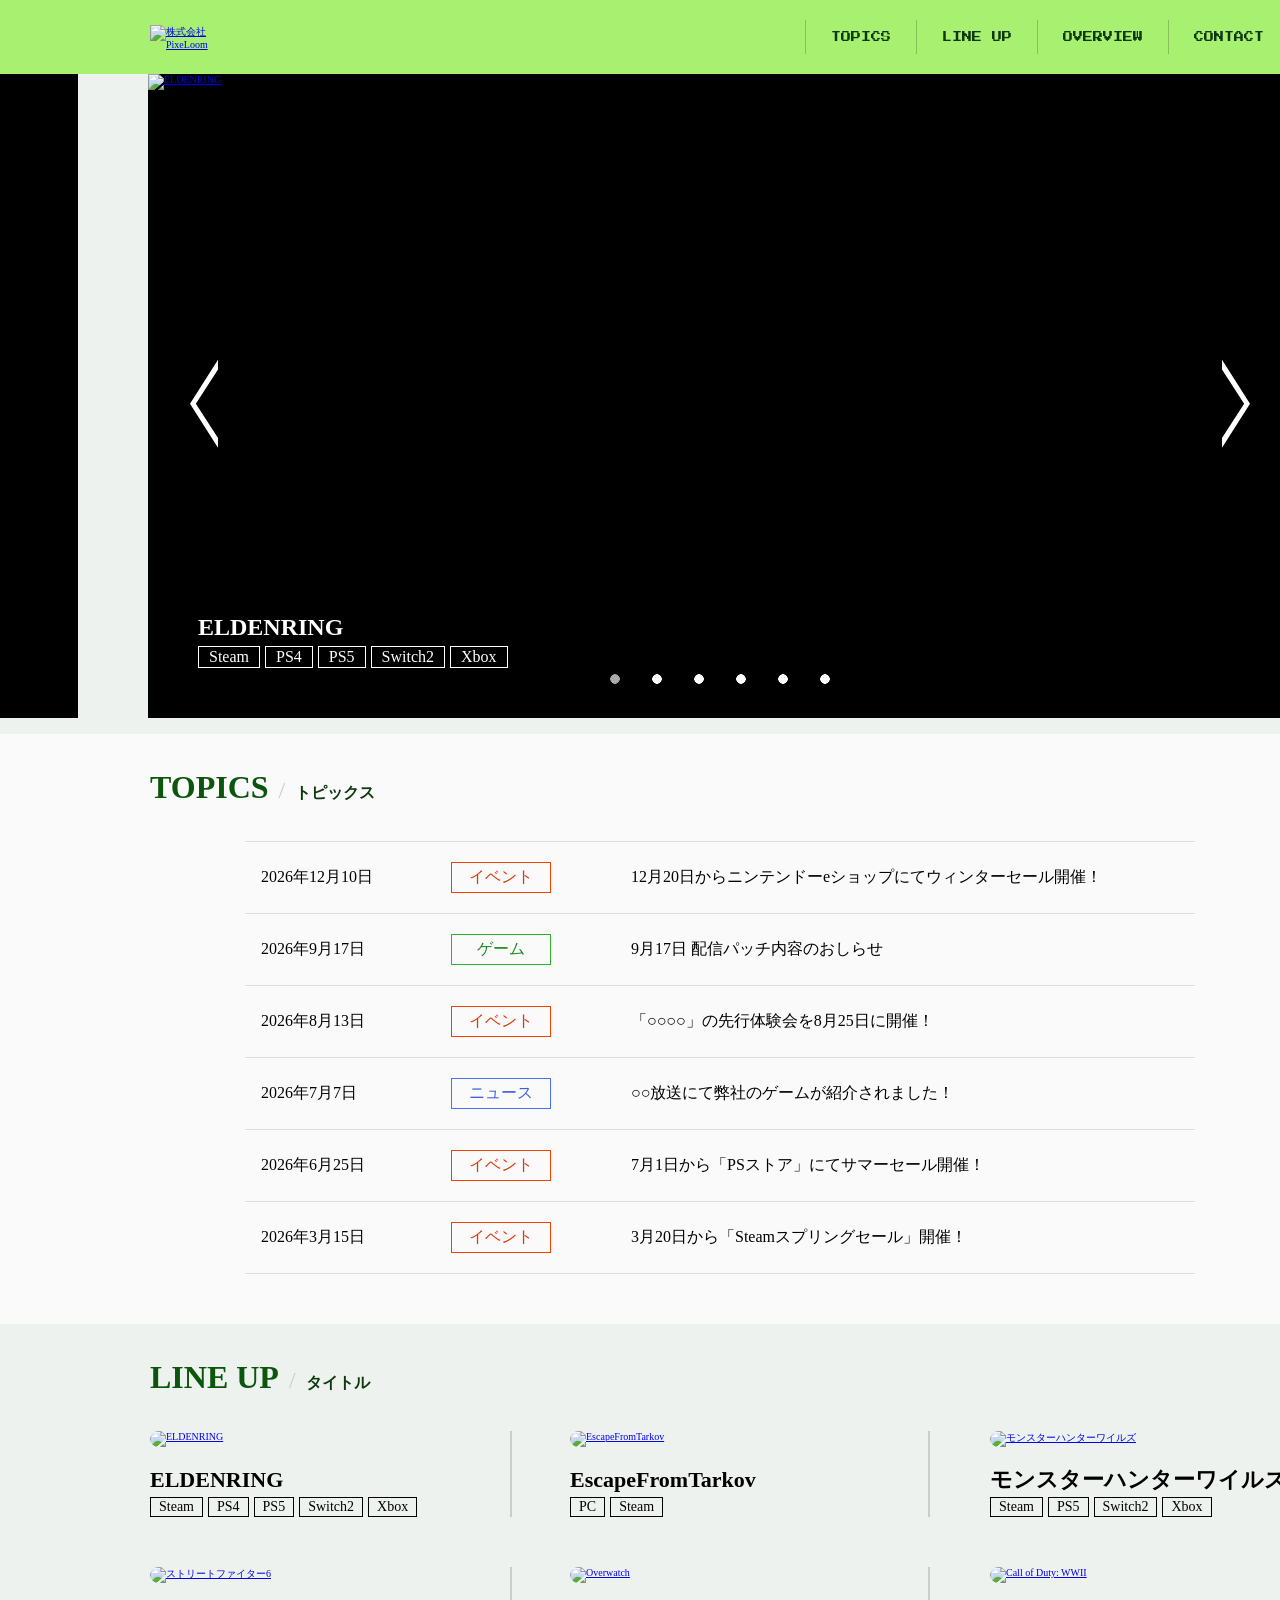
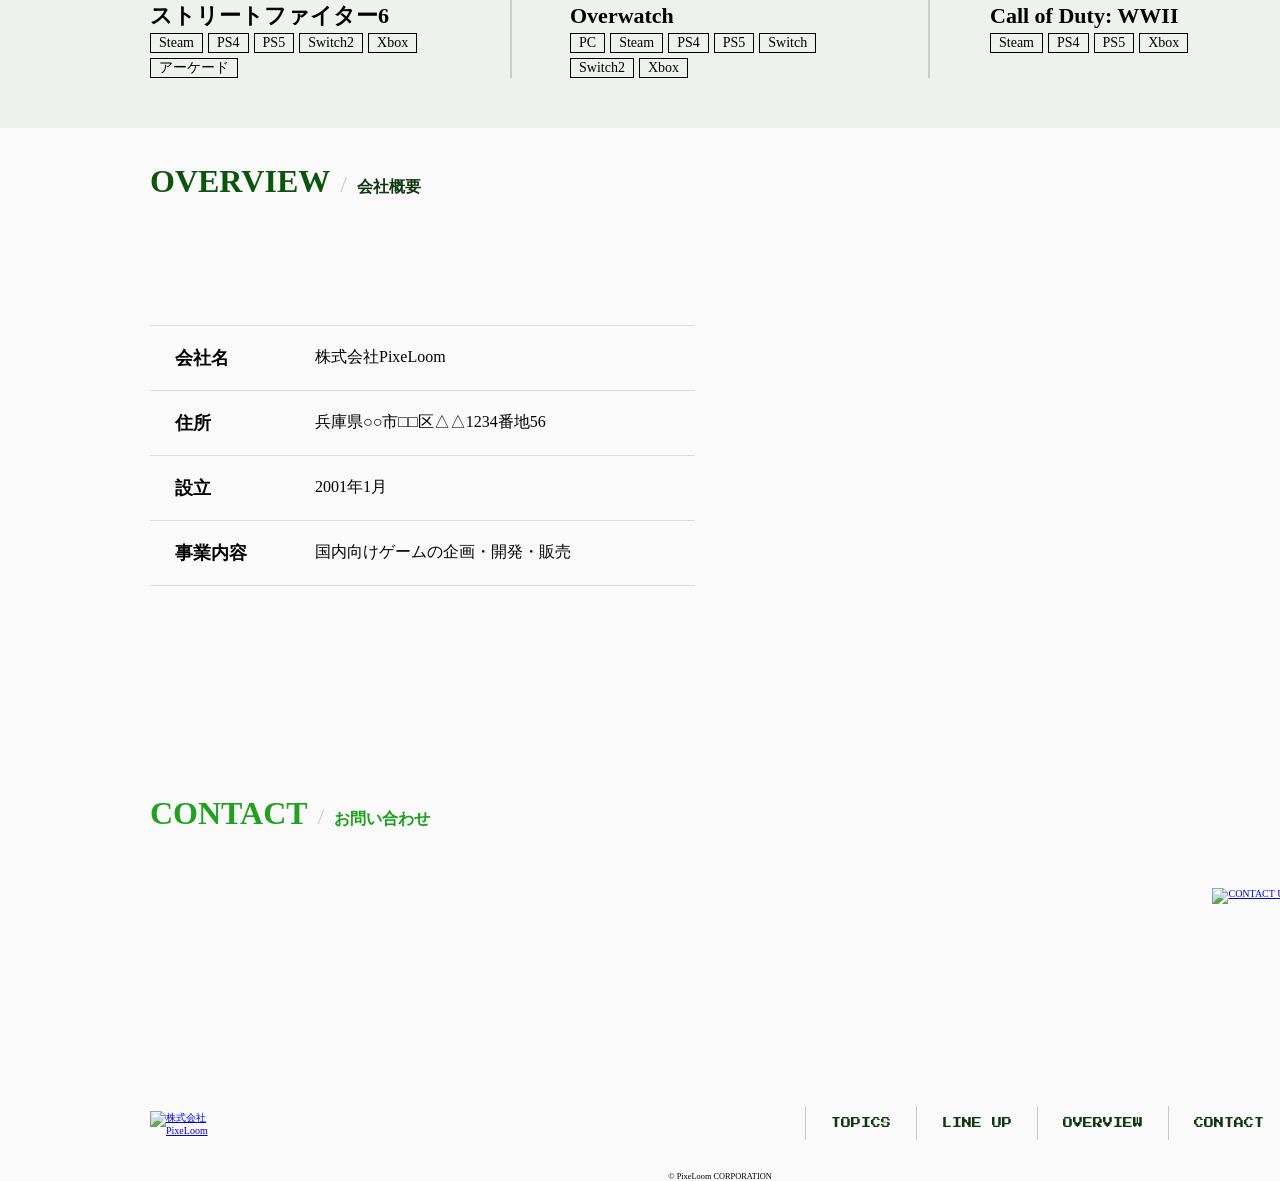
==== index.html @ c579fe81 "Add files via upload" ====
<!doctype html>
<html>
	<head>
		<meta charset="UTF-8">
		
		<!--タイトルを入力-->
		<title>PixeLoom</title>
		<meta name="description" content="">
		<meta name="viewport" content="width=device-width, initial-scale=1">
		<!--リセットCSS-->
		
		<!--Googleフォント-->
		<link rel="preconnect" href="https://fonts.googleapis.com">
		<link rel="preconnect" href="https://fonts.gstatic.com" crossorigin>
		<link href="https://fonts.googleapis.com/css2?family=Press+Start+2P&display=swap" rel="stylesheet">
		
		<!--他のページから「index.html#topics」で来たときの、ブラウザの自動ジャンプを止める-->
		<script>
			var arrivalHash = location.hash;
			if (arrivalHash && arrivalHash !== '#top') {
				try { history.replaceState(null, '', location.href.split('#')[0]); } catch (e) {}
			}
		</script>
		
		<!--オリジナルのCSS-->
		<link rel="stylesheet" href="style.css">
		
		<!--ファビコン-->
		<link rel="icon" href="images/icon.png">
		
	</head>
	<body>
		
		<!--全体の箱-->
		<div class="container" id="top">
			
			<!--ヘッダー部分-->
			<header class="header">
				<div class="logo">
					<a href="#top"><img src="images/logo01.png" alt="株式会社PixeLoom"></a>
				</div>
				<nav class="nav">
					<ul>
						<li><a href="#topics" class="c-btn">TOPICS</a></li>
						<li><a href="#lineup" class="c-btn">LINE UP</a></li>
						<li><a href="#overview" class="c-btn">OVERVIEW</a></li>
						<li><a href="#contact" class="c-btn">CONTACT</a></li>
					</ul>
				</nav>
			</header>
			
			<!--トップヒーロー部分-->
			<main class="main-container">
				<div class="main-tophero slider">
					<div class="slides">
						<div class="slide">
							<a href="game-02.html">
								<img src="images/eldenring.jpg" alt="ELDENRING">
							</a>
							<div class="caption">
								<p class="caption-title">ELDENRING</p>
								<ul class="caption-tags">
									<li>Steam</li><li>PS4</li><li>PS5</li><li>Switch2</li><li>Xbox</li>
								</ul>
							</div>
						</div>
						<div class="slide">
							<a href="game-03.html">
								<img src="images/EFT.jpg" alt="EscapeFromTarkov">
							</a>
							<div class="caption">
								<p class="caption-title">EscapeFromTarkov</p>
								<ul class="caption-tags">
									<li>PC</li><li>Steam</li>
								</ul>
							</div>
						</div>
						<div class="slide">
							<a href="game-01.html">
								<img src="images/MHWilds.jpg" alt="モンスターハンターワイルズ">
							</a>
							<div class="caption">
								<p class="caption-title">モンスターハンターワイルズ</p>
								<ul class="caption-tags">
									<li>Steam</li><li>PS5</li><li>Switch2</li><li>Xbox</li>
								</ul>
							</div>
						</div>
						<div class="slide">
							<a href="game-04.html">
								<img src="images/SF6-image01.png" alt="ストリートファイター6">
							</a>
							<div class="caption">
								<p class="caption-title">ストリートファイター6</p>
								<ul class="caption-tags">
									<li>Steam</li><li>PS4</li><li>PS5</li><li>Switch2</li><li>Xbox</li><li>アーケード</li>
								</ul>
							</div>
						</div>
						<div class="slide">
							<a href="game-05.html">
								<img src="images/overwatch-image01.png" alt="オーバーウォッチ">
							</a>
							<div class="caption">
								<p class="caption-title">オーバーウォッチ</p>
								<ul class="caption-tags">
									<li>PC</li><li>Steam</li><li>PS4</li><li>PS5</li><li>Switch</li><li>Switch2</li><li>Xbox</li>
								</ul>
							</div>
						</div>
						<div class="slide">
							<a href="game-06.html">
								<img src="images/CoD_WWII-image01.jpg" alt="Call of Duty: WWII">
							</a>
							<div class="caption">
								<p class="caption-title">Call of Duty: WWII</p>
								<ul class="caption-tags">
									<li>Steam</li><li>PS4</li><li>PS5</li><li>Xbox</li>
								</ul>
							</div>
						</div>
					</div>
					<button class="arrow prev" aria-label="前へ"></button>
					<button class="arrow next" aria-label="次へ"></button>
					<div class="dots">
						<button class="dot active" aria-label="1枚目"></button>
						<button class="dot" aria-label="2枚目"></button>
						<button class="dot" aria-label="3枚目"></button>
						<button class="dot" aria-label="4枚目"></button>
						<button class="dot" aria-label="5枚目"></button>
						<button class="dot" aria-label="6枚目"></button>
					</div>
				</div>
			</main>
			
			<!--トピックス部分-->
			<div class="topics-container" id="topics">
				<h2 class="c-title-container">
					<span class="c-main-title">TOPICS</span>
					<span class="c-title-slash">/</span>
					<span class="c-sub-title">トピックス</span>
				</h2>
				<ul class="topics-list">
					<li>
						<span class="c-ymd">2026年12月10日</span>
						<span class="category category-event">イベント</span>
						<a href="#">12月20日からニンテンドーeショップにてウィンターセール開催！</a>
					</li>
					<li>
						<span class="c-ymd">2026年9月17日</span>
						<span class="category  category-game">ゲーム</span>
						<a href="#">9月17日 配信パッチ内容のおしらせ</a>
					</li>
					<li>
						<span class="c-ymd">2026年8月13日</span>
						<span class="category category-event">イベント</span>
						<a href="#">「○○○○」の先行体験会を8月25日に開催！</a>
					</li>
					<li>
						<span class="c-ymd">2026年7月7日</span>
						<span class="category category-news">ニュース</span>
						<a href="#">○○放送にて弊社のゲームが紹介されました！</a>
					</li>
					<li>
						<span class="c-ymd">2026年6月25日</span>
						<span class="category category-event">イベント</span>
						<a href="#">7月1日から「PSストア」にてサマーセール開催！</a>
					</li>
					<li>
						<span class="c-ymd">2026年3月15日</span>
						<span class="category category-event">イベント</span>
						<a href="#">3月20日から「Steamスプリングセール」開催！</a>
					</li>
				</ul>
			</div>
			
			<!--ゲームタイトル一覧部分-->
			<h2 class="c-title-container lineup-title-container" id="lineup">
				<span class="c-main-title">LINE UP</span>
				<span class="c-title-slash">/</span>
				<span class="c-sub-title">タイトル</span>
			</h2>
			<div class="lineup-container">
				
				<!-- 1行目（上の段）：中央を lineup-item02 に変更 -->
				<div class="lineup-item01">
					<a href="game-02.html">
						<img src="images/eldenring.jpg" alt="ELDENRING">
					</a>
					<p class="caption-title">ELDENRING</p>
					<ul class="tag-color">
						<li>Steam</li><li>PS4</li><li>PS5</li><li>Switch2</li><li>Xbox</li>
					</ul>
				</div>
				
				<div class="lineup-item02">
					<a href="game-03.html">
						<img src="images/EFT.jpg" alt="EscapeFromTarkov">
					</a>
					<p class="caption-title">EscapeFromTarkov</p>
					<ul class="tag-color">
						<li>PC</li><li>Steam</li>
					</ul>
				</div>
				
				<div class="lineup-item03">
					<a href="game-01.html">
						<img src="images/MHWilds.jpg" alt="モンスターハンターワイルズ">
					</a>
					<p class="caption-title">モンスターハンターワイルズ</p>
					<ul class="tag-color">
						<li>Steam</li><li>PS5</li><li>Switch2</li><li>Xbox</li>
					</ul>
				</div>
			</div>
			
			<div class="lineup-container">
				
				<!-- 2行目（下の段） -->
				<div class="lineup-item01">
					<a href="game-04.html">
						<img src="images/SF6-image01.png" alt="ストリートファイター6">
					</a>
					<p class="caption-title">ストリートファイター6</p>
					<ul class="tag-color">
						<li>Steam</li><li>PS4</li><li>PS5</li><li>Switch2</li><li>Xbox</li>
					</ul>
					<ul class="tag-color tag-indention">
						<li>アーケード</li>
					</ul>
				</div>
				
				<div class="lineup-item02">
					<a href="game-05.html">
						<img src="images/overwatch-image01.png" alt="Overwatch">
					</a>
					<p class="caption-title">Overwatch</p>
					<ul class="tag-color">
						<li>PC</li><li>Steam</li><li>PS4</li><li>PS5</li><li>Switch</li>
					</ul>
					<ul class="tag-color tag-indention">
						<li>Switch2</li><li>Xbox</li>
					</ul>
				</div>
				
				<div class="lineup-item03">
					<a href="game-06.html">
						<img src="images/CoD_WWII-image01.jpg" alt="Call of Duty: WWII">
					</a>
					<p class="caption-title">Call of Duty: WWII</p>
					<ul class="tag-color">
						<li>Steam</li><li>PS4</li><li>PS5</li><li>Xbox</li>
					</ul>
				</div>
				
			</div>
			
			<!--会社概要部分-->
			<div class="about-container" id="overview">
				<h2 class="c-title-container">
					<span class="c-main-title">OVERVIEW</span>
					<span class="c-title-slash">/</span>
					<span class="c-sub-title">会社概要</span>
				</h2>
				<div class="about-alignment-container">
					<div class="about-item-container">
						<div class="about-item">
							<span class="c-about-title">会社名</span>
							<span class="c-about-sentence">株式会社PixeLoom</span>
						</div>
						<div class="about-item">
							<span class="c-about-title">住所</span>
							<span class="c-about-sentence">兵庫県○○市□□区△△1234番地56</span>
						</div>
						<div class="about-item">
							<span class="c-about-title">設立</span>
							<span class="c-about-sentence">2001年1月</span>
						</div>
						<div class="about-item">
							<span class="c-about-title">事業内容</span>
							<span class="c-about-sentence">国内向けゲームの企画・開発・販売</span>
						</div>
					</div>
					<div class="about-map">
						<iframe
							src="https://www.google.com/maps/embed?pb=!1m18!1m12!1m3!1d11019.510674429443!2d134.6839843823365!3d34.80291957852716!2m3!1f0!2f0!3f0!3m2!1i1024!2i768!4f13.1!3m3!1m2!1s0x3554e100392687d7%3A0x90e77ccf2c1f5e30!2z44Kz44Oz44OK44OI44Kz44Ot44OL44OP44Oz44OQ44O844KwIOWnq-i3r-mjvuejqOW6lw!5e0!3m2!1sja!2sjp!4v1794271793631!5m2!1sja!2sjp"
							width="600"
							height="400"
							style="border:0;"
							allowfullscreen=""
							loading="lazy"
							referrerpolicy="no-referrer-when-downgrade"
							title="株式会社PixeLoomの地図">
						</iframe>
					</div>
				</div>
			</div>
			
			<!--お問い合わせ部分-->
			<div class="contact-container" id="contact">
				<div class="contact-inner">
					<div class="contact-text-box">
						<h2 class="c-title-container">
							<span class="c-main-title contact-text-g01">CONTACT</span>
							<span class="c-title-slash">/</span>
							<span class="c-sub-title contact-text-g02">お問い合わせ</span>
						</h2>
						<p class="contact-text-w01">ゲームに関する不具合のご報告や、ご質問は<br>お問い合わせフォームよりご連絡ください。</p>
						<p class="contact-text-w02">※お問い合わせの内容によっては、返信にお時間をいただく場合や、<br>お答えできない場合もございます。あらかじめご了承ください。</p>
					</div>
					<div class="contact-btn-box">
						<a href="#" class="contact-btn">
							<img src="images/CONTACT_US.png" alt="CONTACT US">
						</a>
					</div>
				</div>
			</div>
			<!--フッター部分-->
			<footer class="footer">
				<div class="footer-top">
					<div class="logo">
						<a href="#top"><img src="images/logo01.png" alt="株式会社PixeLoom"></a>
					</div>
					<nav class="nav">
						<ul>
							<li><a href="#topics" class="c-btn">TOPICS</a></li>
							<li><a href="#lineup" class="c-btn">LINE UP</a></li>
							<li><a href="#overview" class="c-btn">OVERVIEW</a></li>
							<li><a href="#contact" class="c-btn">CONTACT</a></li>
						</ul>
					</nav>
					<a href="#top" class="totop" aria-label="ページトップへ戻る"></a>
				</div>
				<div class="footer-bottom">
					<div class="copy">
						<small>© PixeLoom CORPORATION</small>
					</div>
				</div>
			</footer>
		</div>

		<script>
			const viewport = document.querySelector('.main-tophero');
			const slides = document.querySelector('.slides');
			const dots = document.querySelectorAll('.dot');
			const total = dots.length;   // 画像の枚数(6)
			const INTERVAL = 3000;       // 自動切り替えの間隔(ミリ秒)

			// 端でも左右に隣の画像が見えるように、最初と最後に画像のコピーを足す
			const first = slides.firstElementChild;
			const last = slides.lastElementChild;
			const cloneFirst = first.cloneNode(true);
			const cloneLast = last.cloneNode(true);
			cloneFirst.setAttribute('aria-hidden', 'true');
			cloneLast.setAttribute('aria-hidden', 'true');
			slides.prepend(cloneLast);   // [3枚目のコピー, 1, 2, 3, 1枚目のコピー]
			slides.append(cloneFirst);

			let pos = 1;                 // 並びの中の位置(コピーがあるので1枚目は1)
			let moving = false;          // アニメーション中は連打を無視する
			let timer;

			// 中央に表示する位置を計算して動かす
			function update(animate) {
				const slideW = slides.children[0].offsetWidth;
				const gap = parseFloat(getComputedStyle(slides).columnGap) || 0;
				const offset = (viewport.clientWidth - slideW) / 2 - pos * (slideW + gap);
				slides.style.transition = animate ? 'transform 0.5s ease' : 'none';
				slides.style.transform = `translateX(${offset}px)`;
				void slides.offsetWidth;

				const real = (pos - 1 + total) % total;
				dots.forEach((dot, i) => dot.classList.toggle('active', i === real));
			}

			function moveTo(n) {
				if (moving) return;
				moving = true;
				pos = n;
				update(true);
			}

			// コピーまで来たら、アニメーションなしで本物の位置へ瞬間移動
			slides.addEventListener('transitionend', (e) => {
				if (e.target !== slides) return;
				if (pos === 0) pos = total;
				if (pos === total + 1) pos = 1;
				update(false);
				moving = false;
			});

			// 自動再生
			function startAuto() {
				stopAuto();
				timer = setInterval(() => moveTo(pos + 1), INTERVAL);
			}
			function stopAuto() {
				clearInterval(timer);
			}

			// ボタン操作(押したら自動再生のタイマーをリセット)
			document.querySelector('.prev').addEventListener('click', () => { moveTo(pos - 1); startAuto(); });
			document.querySelector('.next').addEventListener('click', () => { moveTo(pos + 1); startAuto(); });
			dots.forEach((dot, i) => {
				dot.addEventListener('click', () => { moveTo(i + 1); startAuto(); });
			});

			// マウスが乗っている間は止める
			viewport.addEventListener('mouseenter', stopAuto);
			viewport.addEventListener('mouseleave', startAuto);

			window.addEventListener('resize', () => update(false));

			update(false);   // 初期表示
			startAuto();

			// ===== スクロール =====
			const HEADER_OFFSET = 0;       // ヘッダーが固定(fixed/sticky)なら、その高さ(px)を入れる
			const SCROLL_DURATION = 900;   // 移動時間(ミリ秒)。長いほどゆったり
			const SCROLL_DELAY = 120;      // 押してから動き出すまでのラグ(ミリ秒)

			// 始まりと終わりがゆっくりになる動き
			const easeInOutCubic = t =>
				t < 0.5 ? 4 * t * t * t : 1 - Math.pow(-2 * t + 2, 3) / 2;

			// 動いている途中のスクロールを止める(連打や手動スクロールとケンカしないように)
			let scrollTimer;
			let scrollFrame;
			let scrolling = false;     // スクロールの動き中かどうか
			let userMoved = false;     // 自分でスクロール操作をしたかどうか
			function stopSmoothScroll() {
				clearTimeout(scrollTimer);
				cancelAnimationFrame(scrollFrame);
				scrolling = false;
			}
			['wheel', 'touchstart', 'keydown'].forEach(type => {
				window.addEventListener(type, () => {
					userMoved = true;
					stopSmoothScroll();
				}, { passive: true });
			});

			// 行き先(getEndY)まで、スクロールする。行き先は毎フレーム計算し直す(画像の読み込みで位置がずれても大丈夫)
			function smoothScrollTo(getEndY) {
				stopSmoothScroll();
				const startY = window.scrollY;

				// 動きを減らす設定の人は、瞬間移動にする
				const reduce = window.matchMedia('(prefers-reduced-motion: reduce)').matches;
				if (reduce) {
					window.scrollTo(0, getEndY());
					return;
				}

				let startTime = null;
				scrolling = true;
				function step(now) {
					if (!startTime) startTime = now;
					const progress = Math.min((now - startTime) / SCROLL_DURATION, 1);
					window.scrollTo(0, startY + (getEndY() - startY) * easeInOutCubic(progress));
					if (progress < 1) {
						scrollFrame = requestAnimationFrame(step);
					} else {
						scrolling = false;
					}
				}
				scrollTimer = setTimeout(() => {
					scrollFrame = requestAnimationFrame(step);
				}, SCROLL_DELAY);
			}

			// このページ内のリンクを押したとき
			document.querySelectorAll('a[href^="#"]').forEach(link => {
				link.addEventListener('click', e => {
					const href = link.getAttribute('href');

					if (href === '#') {
						// 「#」だけのリンクは、ページの先頭へ
						e.preventDefault();
						smoothScrollTo(() => 0);
						return;
					}

					const target = document.querySelector(href);
					if (!target) return;
					e.preventDefault();
					smoothScrollTo(() => target.getBoundingClientRect().top + window.scrollY - HEADER_OFFSET);
				});
			});

			// 他のページから「index.html#topics」のように来たとき、読み込みを待たずに、ページ上部から動き出す
			if (arrivalHash && arrivalHash !== '#top') {
				const arrivalTarget = document.querySelector(arrivalHash);
				if (arrivalTarget) {
					const getArrivalY = () => arrivalTarget.getBoundingClientRect().top + window.scrollY - HEADER_OFFSET;
					window.scrollTo(0, 0);
					smoothScrollTo(getArrivalY);

					// 画像の読み込みが終わって位置がずれていたら、もう一度合わせる
					window.addEventListener('load', () => {
						if (!userMoved && !scrolling && Math.abs(getArrivalY() - window.scrollY) > 2) {
							smoothScrollTo(getArrivalY);
						}
					});
				}
			}

			// ===== ページトップへ戻るボタン =====
			const toTop = document.querySelector('.totop');
			const BOTTOM_RANGE = 100;   // ページの一番下まで、あと何px以内で出すか

			function checkBottom() {
				const nearBottom = window.scrollY + window.innerHeight >= document.documentElement.scrollHeight - BOTTOM_RANGE;
				if (nearBottom) {
					toTop.classList.add('is-show');
					window.removeEventListener('scroll', checkBottom);   // 一度出したらその場にとどまる
				}
			}
			window.addEventListener('scroll', checkBottom, { passive: true });
		</script>
	</body>
</html>
---- style.css ----
@charset "UTF-8";

*, *::before, *::after {
	box-sizing: border-box;
	margin: 0;
	padding: 0;
}

html {
	font-size: 62.5%;
}

:root {
	--font-english: 'Montserrat', sans-serif;
	--font-gothic: 'Noto Sans JP', sans-serif;
	--side: max(150px, calc((100% - 1140px) / 2));
	--side-game: max(148px, calc((100% - 1144px) / 2));
}

img {
	display: block;
/*	vertical-align: bottom;*/
	max-width: 100%;
	height: auto;
}

.c-title-container {
	padding: 35px 0 35px var(--side);
	display: flex;
	align-items: baseline;
	gap: 10px;
}

.c-main-title {
	font-size: 32px;
	color: #0C550C;
}

.c-title-slash {
	font-size: 24px;
	color: #ccc;
	font-weight: 300;
}

.c-sub-title {
	font-size: 16px;
	color: #0F380F;
}


.container {
	width: 100%;
	min-width: 1440px;
	margin: 0 auto;
	background-color: #FAFAFA;
}

.header {
	padding: 20px var(--side);
	display: flex;
	justify-content: space-between;
	align-items: center;
	background-color: #A7F070;
	position: relative;
	z-index: 10;
}

.header img {
	width: 76px;
}

.nav ul {
	display: flex;
	list-style: none;
	align-items: center;
	border-left: 1px solid rgba(0, 0, 0, 0.2);
}

.nav li {
	position: relative;
	border-right: 1px solid rgba(0, 0, 0, 0.2);
}

.nav li::before {
	content: "";
	position: absolute;
	bottom: 0;
	left: 0;
	width: 100%;
	height: 0;
	background-color: rgba(12, 85, 12, 0.2);
	transition: height 0.3s ease;
	z-index: 0;
}

.nav li:hover::before {
	height: 100%;
}

.nav a {
	text-decoration: none;
	font-family: "Press Start 2P";
	color: #0F380F;
	display: block;
	padding: 12px 25px;
	position: relative;
	z-index: 1;
}

/* ===== ナビのホバー 8bitエフェクト ===== */

/* 共通：4pxのドット（普段は見えない） */
.nav a::before,
.nav a::after {
	content: "";
	position: absolute;
	width: 4px;
	height: 4px;
	opacity: 0;
	pointer-events: none;
}

/* ① TOPICS：ドットが上に昇っていく */
.nav li:nth-child(1) a::before {
	left: 14px;
	bottom: 8px;
	background: #0C550C;
	box-shadow:
	24px -6px 0 #20A120,
	48px 2px 0 #0C550C,
	72px -4px 0 #20A120;
}

.nav li:nth-child(1) a:hover::before {
	animation: pixel-rise 1s steps(5) infinite;
}

@keyframes pixel-rise {
	0%   { transform: translateY(0);     opacity: 0; }
	20%  { opacity: 0.4; }
	100% { transform: translateY(-22px); opacity: 0; }
}

/* ② LINE UP：左上と右下の「かぎ括弧」がチカチカ */
.nav li:nth-child(2) a::before {
	top: 4px;
	left: 4px;
	background: #0C550C;
	box-shadow:
	4px 0 0 #0C550C, 8px 0 0 #0C550C,
	0 4px 0 #0C550C, 0 8px 0 #0C550C;
}

.nav li:nth-child(2) a::after {
	bottom: 4px;
	right: 4px;
	background: #0C550C;
	box-shadow:
	-4px 0 0 #0C550C, -8px 0 0 #0C550C,
	0 -4px 0 #0C550C, 0 -8px 0 #0C550C;
}

.nav li:nth-child(2) a:hover::before,
.nav li:nth-child(2) a:hover::after {
	animation: pixel-blink 0.6s steps(1) infinite;
}

.nav li:nth-child(2) a:hover::after {
	animation-delay: 0.3s;
}

@keyframes pixel-blink {
	0%   { opacity: 0.6; }
	50%  { opacity: 0.15; }
}

/* ③ OVERVIEW：＋の形のキラキラが交互に瞬く */
.nav li:nth-child(3) a::before {
	left: 14px;
	top: 12px;
	background: #0C550C;
	box-shadow:
	4px 0 0 #0C550C, -4px 0 0 #0C550C,
	0 4px 0 #0C550C, 0 -4px 0 #0C550C;
}

.nav li:nth-child(3) a::after {
	right: 18px;
	bottom: 10px;
	background: #20A120;
	box-shadow:
	4px 0 0 #20A120, -4px 0 0 #20A120,
	0 4px 0 #20A120, 0 -4px 0 #20A120;
}

.nav li:nth-child(3) a:hover::before,
.nav li:nth-child(3) a:hover::after {
	animation: pixel-twinkle 1s steps(4) infinite;
}

.nav li:nth-child(3) a:hover::after {
	animation-delay: 0.4s;
}

@keyframes pixel-twinkle {
	0%   { opacity: 0;   transform: scale(0); }
	50%  { opacity: 0.6; transform: scale(1); }
	100% { opacity: 0;   transform: scale(0); }
}

/* ④ CONTACT：下に点線のゲージが左から伸びる */
.nav li:nth-child(4) a::before {
	left: 8px;
	bottom: 4px;
	height: 4px;
	width: 0;
	background: repeating-linear-gradient(90deg, #0C550C 0 4px, transparent 4px 8px);
}

.nav li:nth-child(4) a:hover::before {
	opacity: 0.6;
	animation: pixel-load 2s steps(10) infinite;
}

@keyframes pixel-load {
	0%   { width: 0; }
	40%  { width: calc(100% - 16px); }   /* 伸びきる */
	60%  { width: calc(100% - 16px); }   /* ここで少し止まる */
	100% { width: 0; }                   /* 戻る */
}

/* 動きを減らす設定の人にはエフェクトを出さない */
@media (prefers-reduced-motion: reduce) {
	.nav a::before,
	.nav a::after {
		display: none;
	}
}

/* ===== トップヒーロー(スライダー) ===== */
.main-tophero {
	--slide-w: 1144px;
	position: relative;
	width: 100%;
	padding: 0 0 16px;
	background-color: #EDF2EE;
	overflow: hidden;
}

.slides {
	display: flex;
	gap: 70px;
	transition: transform 0.5s ease;
}

.slide {
	position: relative;
	flex: 0 0 var(--slide-w);
	aspect-ratio: 16 / 9;
	background-color: #000;
}

.slide img {
	width: 100%;
	height: 100%;
	object-fit: contain;
}

.caption {
	position: absolute;
	left: 50px;
	bottom: 50px;
	color: #fff;
	text-shadow: 0 0 6px rgba(0, 0, 0, 0.8);
}

.caption-title {
	font-size: 24px;
	font-weight: 700;
	line-height: 1.2;
	margin-bottom: 4px;
}

.caption-tags {
	display: flex;
	gap: 5px;
	list-style: none;
}

.caption-tags li {
	font-size: 16px;
	line-height: 1;
	padding: 2px 10px;
	border: 1px solid #fff;
}

/* 矢印 */
.arrow {
	position: absolute;
	top: 50%;
	transform: translateY(-50%);
	width: 60px;
	height: 120px;
	background: none;
	border: none;
	cursor: pointer;
	z-index: 2;
}

/* 見えている白い矢印の形 */
.arrow::before {
	content: "";
	position: absolute;
	top: 50%;
	left: 50%;
	width: 28px;
	height: 88px;
	transform: translate(-50%, -50%);
	background-color: #fff;
	transition: opacity 0.2s;
}

.arrow:hover::before {
	opacity: 0.7;
}

.prev::before {
	clip-path: polygon(100% 0, 0 50%, 100% 100%, 100% 89%, 21% 50%, 100% 11%);
}

.next::before {
	clip-path: polygon(0 0, 100% 50%, 0 100%, 0 89%, 79% 50%, 0 11%);
}

.prev {
	left: calc(50% - var(--slide-w) / 2 + 26px);
}


.next {
	right: calc(50% - var(--slide-w) / 2 + 26px);
}

/* ドット */
.dots {
	position: absolute;
	bottom: 50px;
	left: 0;
	right: 0;
	display: flex;
	justify-content: center;
	gap: 32px;
	z-index: 2;
}

.dot {
	width: 10px;
	height: 10px;
	border: none;
	background: radial-gradient(circle closest-side, #fff 90%, transparent 100%);
	cursor: pointer;
}

.dot.active {
	background: radial-gradient(circle closest-side, #aaa 90%, transparent 100%);
}

.topics-container {
	background-color: #FAFAFA;
	padding-bottom: 50px;
}


.topics-list {
	list-style: none;
	margin: 0 auto;
	padding: 0;
	max-width: 950px;
	border-top: 1px solid #ddd;
}

.topics-list li {
	display: flex;
	align-items: center;
	padding: 20px 16px;
	border-bottom: 1px solid #ddd;
	font-size: 16px;
}

.c-ymd {
	width: 190px;
}

.category {
	width: 100px;
	margin-right: 80px;
	padding: 4px 0;
	text-align: center;
	font-size: 16px;
}

.category-event {
	color: #D83A00;
	border: 1px solid #F54100;
}


.category-game {
	color: #1B861B;
	border: 1px solid #2BB32B;
}

.category-news {
	color: #3A5FE0;
	border: 1px solid #4871F5;
}

.topics-list a {
	color: inherit;
	text-decoration: none;
}

.topics-list a:hover {
	text-decoration: underline;
}

.lineup-title-container {
    background-color: #EDF2EE;
}

.lineup-container {
	background-color: #EDF2EE;
	display: grid;
	grid-template-columns: repeat(3, minmax(0, 1fr));
	justify-content: center;
	gap: 50px 120px;
	margin: 0 auto;
	padding: 0 var(--side) 50px;
}

.lineup-item02 {
	position: relative;
}

.lineup-item02::before,
.lineup-item02::after {
	content: "";
	position: absolute;
	top: 0;
	bottom: 0;
	border-left: 2px solid #ccc;
}

.lineup-item02::before {
	left: -60px;
}

.lineup-item02::after {
	right: -60px;
}

.lineup-container a {
	position: relative;
	display: block;
	overflow: hidden;
	border-radius: 20px;
}

.lineup-container img {
	border-radius: 20px;
	width: 100%;
	display: block;
	transition: transform 0.4s ease;
}

.lineup-container a:hover img {
	transform: scale(1.1);
}

.lineup-container a::after {
	content: "";
	position: absolute;
	bottom: 0;
	left: 0;
	width: 100%;
	height: 100%;
	background: rgba(0, 0, 0, 0.3);	opacity: 0;
	transition: opacity 0.3s ease;
}

.lineup-container a:hover::after {
	opacity: 1;
}

.lineup-container p {
	margin-top: 20px;
}

.lineup-container .caption-title {
	font-size: 22px;
}

.lineup-container .tag-color {
	flex-wrap: wrap;
}

.lineup-container .tag-color li {
	font-size: 14px;
	padding: 2px 8px;
}

.tag-color {
	display: flex;
	gap: 5px;
	list-style: none;
}

.tag-color li {
	font-size: 16px;
	line-height: 1;
	padding: 2px 10px;
	border: 1px solid #000;
}

.tag-indention {
	margin-top: 5px;
}

.about-container {
	background-color: #FAFAFA;
}

.about-alignment-container {
	padding: 20px var(--side) 60px;
	display: flex;
	flex-direction: row;
	align-items: center;
	gap: 50px;
}

.about-item-container {
	flex: 1;
	display: flex;
	flex-direction: column;
	border-top: 1px solid #ddd;
}

.about-map {
	flex: 1;
}

.about-map iframe {
	display: block;
	width: 100%;
	height: 400px;
}

.about-item {
	display: flex;
	flex-direction: row;
	align-items: center;
	border-bottom: 1px solid #ddd;
}

.c-about-title {
	flex: 0 0 150px;
	padding: 20px 15px 20px 25px;
	font-size: 18px;
	font-weight: bold;
}

.c-about-sentence {
	flex: 1;
	padding: 20px 15px;
	font-size: 16px;
}


.contact-container {
	min-height: 280px;
	padding: 80px var(--side);
	background-image: url("images/background04.jpg");
	background-size: cover;
	background-position: center;
}

.contact-inner {
	display: flex;
	justify-content: space-between;
	align-items: center;
	gap: 50px;
}

.contact-text-box {
	flex: 1;
}

.contact-text-box .c-title-container {
	padding: 0 0 35px 0;
}

.contact-text-g01 {
	color: #20A120;
}

.contact-text-g02 {
	color: #1B9E1B;
}

.contact-text-w01 {
	font-size: 20px;
	color: #FAFAFA;
	margin-bottom: 20px;
	line-height: 1.6;
}

.contact-text-w02 {
	font-size: 14px;
	color: #FAFAFA;
	line-height: 1.6;
}

.contact-btn-box {
	flex-shrink: 0;
}

.contact-btn {
	display: inline-block;
	cursor: pointer;
	transition: transform 0.2s ease, filter 0.2s ease;
}

.contact-btn:hover {
	transform: translateY(-4px);
	filter: brightness(1.15) drop-shadow(0 6px 12px rgba(32, 161, 32, 0.4)); 
}

.contact-btn:active {
	transform: translateY(2px);
	filter: brightness(0.95) drop-shadow(0 2px 4px rgba(0, 0, 0, 0.3)); 
}

.contact-btn img {
	display: block;
	max-width: 100%;
}

.footer-top {
	position: relative;
	padding: 30px var(--side);
    display: flex;
    justify-content: space-between;
	align-items: center;
	background-color: #FAFAFA;
}

.footer img {
	width: 76px;
}

.copy {
	text-align: center;
}

.game-title {
	padding-left: calc(var(--side-game) - 73px);
}

.game-top {
	background-color: #EDF2EE;
	padding-bottom: 50px;
}

.game-inner {
	padding: 0 var(--side-game);
}

.c-gamepage-subtitle {
	display: block;
	margin-top: 35px;
	font-size: 20px;
	font-weight: 700;
	color: #0C550C;
}

.game-top .caption-title {
	margin: 35px 0 12px;
	font-size: 32px;
	color: #0F380F;
}

.game-main-image {
	width: 100%;
	margin-top: 25px;
}

.game-intro {
	padding: 60px var(--side-game) 50px;
}

.game-intro-title {
	display: inline-block;
	padding-bottom: 6px;
	font-size: 22px;
	font-weight: 700;
	color: #0C550C;
	border-bottom: 1px solid #ccc;
}

.game-intro-text {
	max-width: 630px;
	margin-top: 45px;
	padding-left: 32px;
	font-size: 20px;
	line-height: 1.6;
	color: #0F380F;
}

.game-gallery {
	margin-top: 60px;
}

.gallery-stage {
	position: relative;
	width: 900px;
	margin: 0 auto;
	border-radius: 20px;
	overflow: hidden;
}

.gallery-main {
	width: 100%;
	aspect-ratio: 16 / 9;
	object-fit: cover;
}

.gallery-next {
	position: absolute;
	inset: 0;
	width: 100%;
	height: 100%;
	object-fit: cover;
	opacity: 0;
	transition: opacity 0.5s ease;
}

.gallery-next.is-show {
	opacity: 1;
}

.gallery-thumbs {
	display: flex;
	flex-wrap: wrap;
	justify-content: center;
	gap: 6px;
	max-width: 762px;
	margin: 20px auto 0;
}

.thumb {
	position: relative;
	cursor: pointer;
}

.thumb img {
	width: 186px;
	aspect-ratio: 16 / 9;
	object-fit: cover;
	opacity: 0.7;
	transition: opacity 0.3s ease;
}

.thumb.is-active img {
	opacity: 1;
}

.thumb::after {
	content: "";
	position: absolute;
	inset: 0;
	background: rgba(0, 0, 0, 0.3);
	opacity: 0;
	transition: opacity 0.3s ease;
	pointer-events: none;
}

.thumb:hover::after {
	opacity: 1;
}

.game-spec {
	background-color: #EDF2EE;
}

.game-spec .about-alignment-container {
	padding: 25px var(--side-game) 50px;
}

.game-spec .about-item-container {
	max-width: 800px;
}

.game-spec .c-about-title {
	flex-basis: 170px;
	padding-top: 25px;
	padding-bottom: 25px;
}

.game-spec .c-about-sentence {
	padding-top: 25px;
	padding-bottom: 25px;
}

.breadcrumb {
	padding: 0 var(--side-game);
}

.breadcrumb ol {
	display: flex;
	flex-wrap: wrap;
	list-style: none;
}

.breadcrumb li {
	font-size: 14px;
	color: #0F380F;
}

.breadcrumb li + li::before {
	content: "/";
	margin: 0 10px;
	color: #ccc;
}

.breadcrumb a {
	color: #0C550C;
	text-decoration: none;
}

.breadcrumb a:hover {
	text-decoration: underline;
}

.totop {
	position: absolute;
	top: calc(50% - 24px);
	right: calc(var(--side) - 78px);
	width: 48px;
	height: 48px;
	background-color: #0C550C;
	opacity: 0;
	visibility: hidden;
	pointer-events: none;
	z-index: 5;
	transition: background-color 0.2s ease;
}

.totop::before {
	content: "";
	position: absolute;
	top: 50%;
	left: 50%;
	width: 14px;
	height: 14px;
	border-top: 3px solid #fff;
	border-left: 3px solid #fff;
	transform: translate(-50%, -20%) rotate(45deg);
}

.totop:hover {
	background-color: #20A120;
}

.totop.is-show {
	visibility: visible;
	pointer-events: auto;
	animation: totop-drop 1.1s forwards;
}

@keyframes totop-drop {
	0% {
		transform: translateY(-260px);
		opacity: 0;
		animation-timing-function: ease-in;
	}

	45% {
		transform: translateY(0);
		opacity: 1;
		animation-timing-function: ease-out;
	}

	65% {
		transform: translateY(-28px);
		animation-timing-function: ease-in;
	}

	80% {
		transform: translateY(0);
		animation-timing-function: ease-out;
	}

	90% {
		transform: translateY(-8px);
		animation-timing-function: ease-in;
	}

	100% {
		transform: translateY(0);
		opacity: 1;
	}
}

/* 動きを減らす設定の人には、落下せずにそのまま表示する */
@media (prefers-reduced-motion: reduce) {
	.totop.is-show {
		animation: none;
		opacity: 1;
	}
}
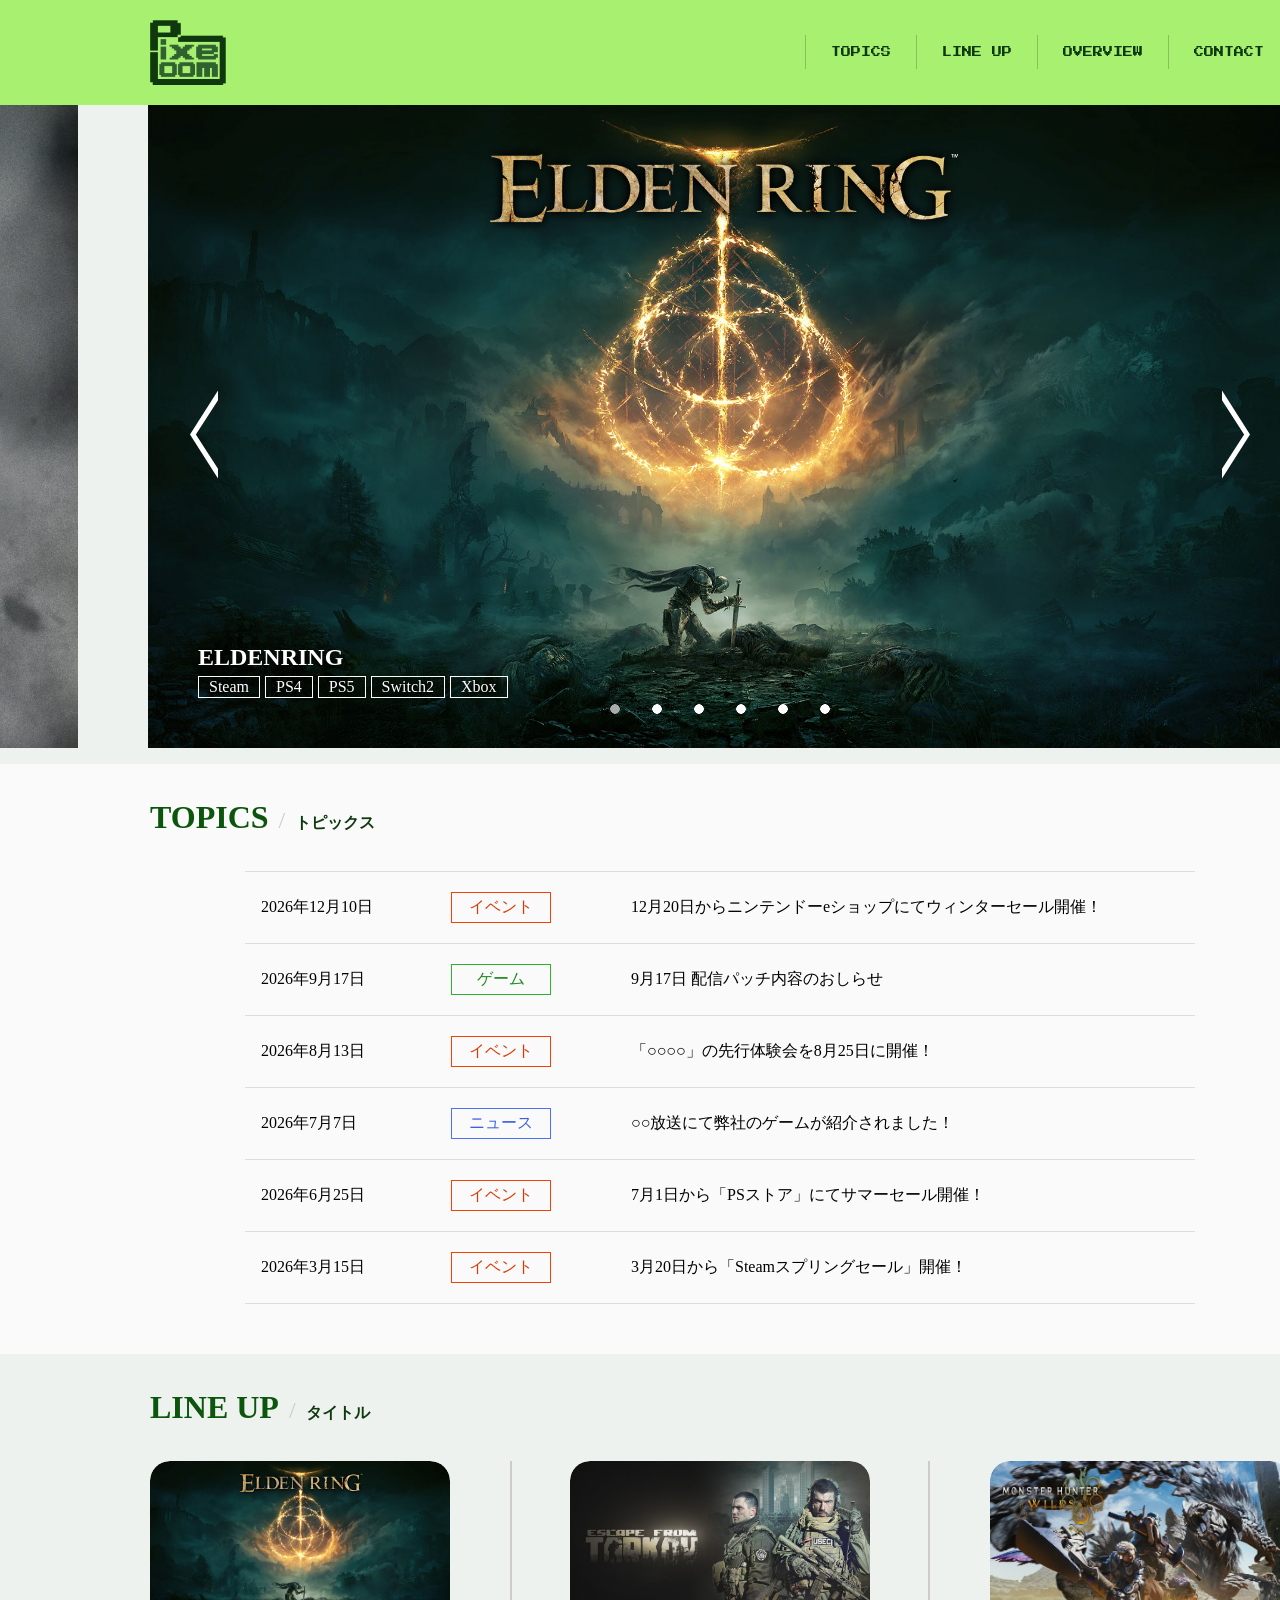
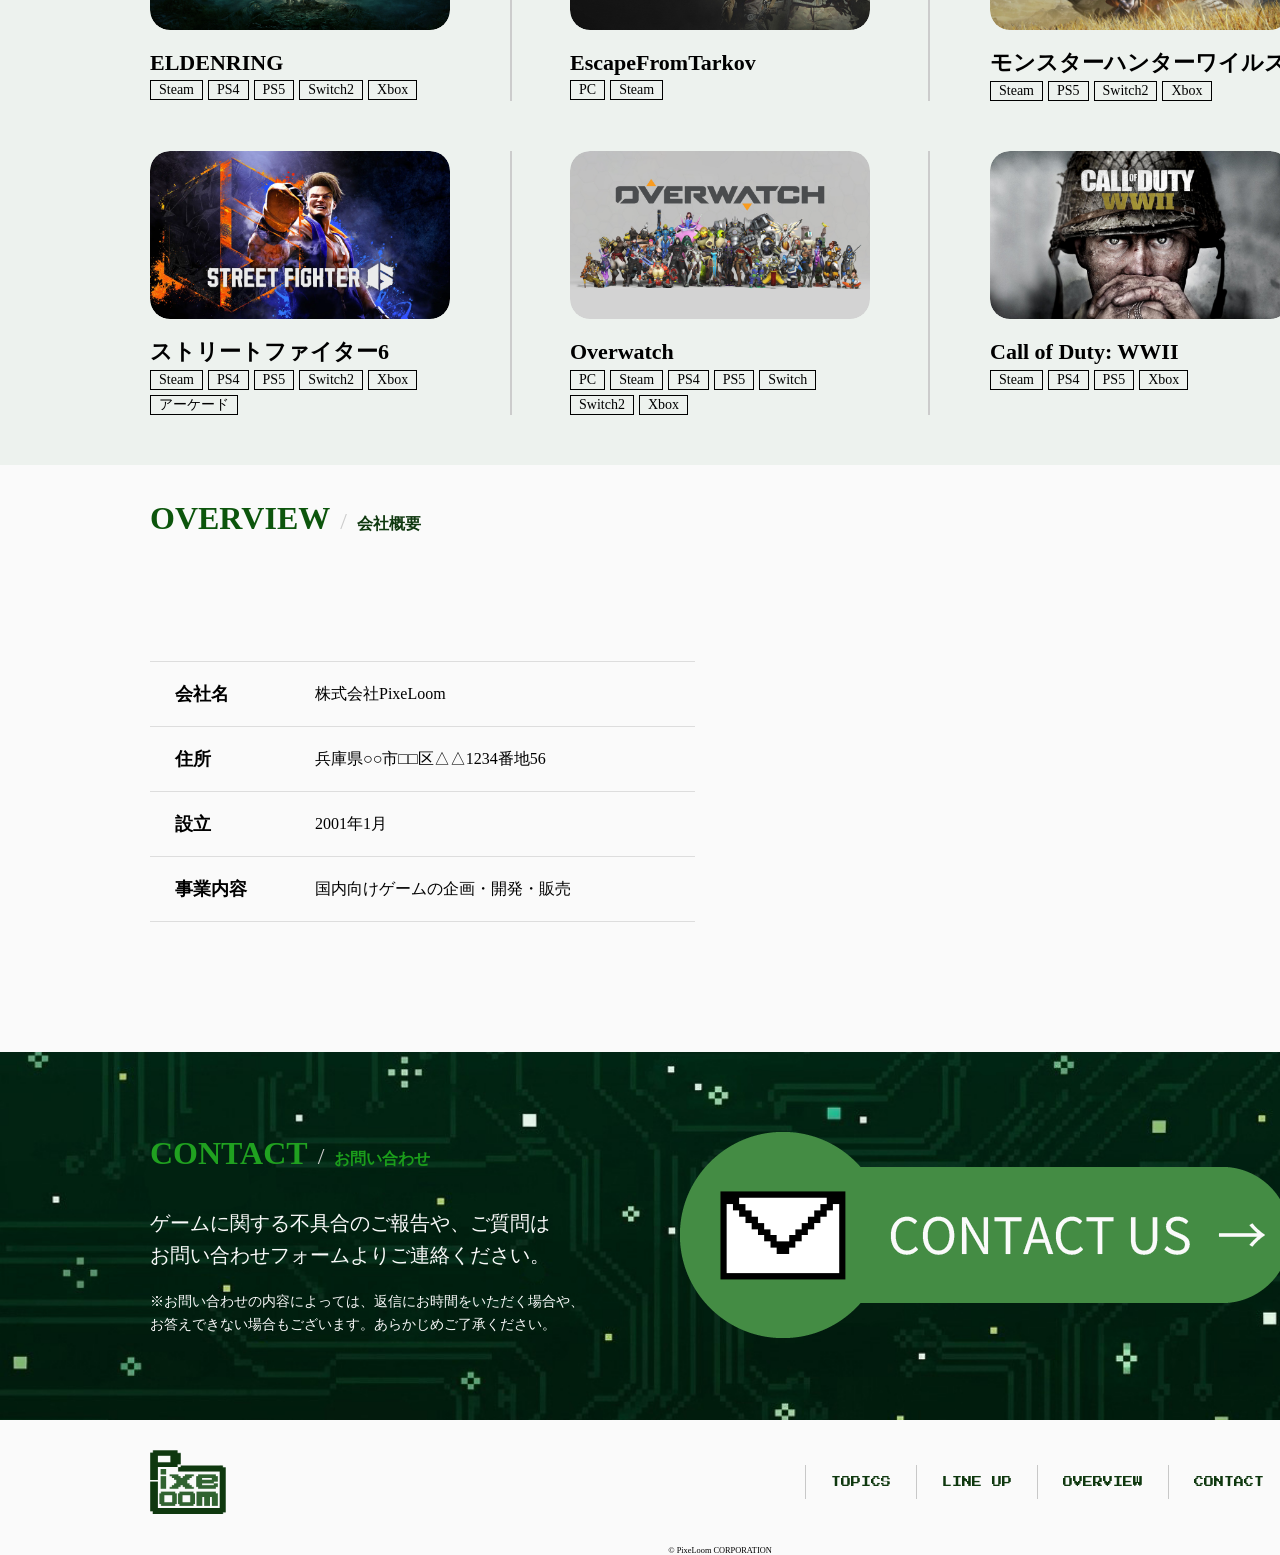
==== commit 3367ba43: "Add files via upload" ====
--- a/index.html
+++ b/index.html
@@ -39,7 +39,7 @@
 				<div class="logo">
 					<a href="#top"><img src="images/logo01.png" alt="株式会社PixeLoom"></a>
 				</div>
-				<nav class="nav">
+				<nav class="nav" id="header-nav">
 					<ul>
 						<li><a href="#topics" class="c-btn">TOPICS</a></li>
 						<li><a href="#lineup" class="c-btn">LINE UP</a></li>
@@ -47,6 +47,7 @@
 						<li><a href="#contact" class="c-btn">CONTACT</a></li>
 					</ul>
 				</nav>
+				<button class="hamburger" type="button" aria-label="メニューを開く" aria-expanded="false" aria-controls="header-nav"><span></span></button>
 			</header>
 			
 			<!--トップヒーロー部分-->
@@ -518,5 +519,6 @@
 			}
 			window.addEventListener('scroll', checkBottom, { passive: true });
 		</script>
+		<script src="menu.js"></script>
 	</body>
 </html>
--- a/style.css
+++ b/style.css
@@ -918,3 +918,447 @@
 		opacity: 1;
 	}
 }
+
+
+/* ==========================================================
+   レスポンシブ対応(ここから下を追加)
+   1200px以下 … ノートPC・タブレット
+   768px以下  … スマホ・タブレット縦向き
+   ========================================================== */
+
+/* ハンバーガーボタン(スマホ幅だけで表示) */
+.hamburger {
+	display: none;
+}
+
+/* ===== 1200px以下 ===== */
+@media (max-width: 1200px) {
+	:root {
+		--side: 6vw;
+		--side-game: 6vw;
+	}
+
+	/* 横幅1440px固定をやめて、画面幅に合わせる */
+	.container {
+		min-width: 0;
+	}
+
+	.game-title {
+		padding-left: var(--side-game);
+	}
+
+	/* ヒーロースライダー：スライドの幅を画面幅の割合にする */
+	.main-tophero {
+		--slide-w: 90%;
+	}
+
+	.slides {
+		gap: 40px;
+	}
+
+	.caption {
+		left: 30px;
+		bottom: 36px;
+	}
+
+	.dots {
+		bottom: 26px;
+	}
+
+	.caption-tags {
+		flex-wrap: wrap;
+	}
+
+	/* トピックス */
+	.topics-list {
+		width: calc(100% - var(--side) * 2);
+	}
+
+	/* ラインナップ：すき間と文字を画面幅に合わせて縮める */
+	.lineup-container {
+		--lineup-gap: clamp(24px, 4vw, 60px);
+		gap: 50px var(--lineup-gap);
+	}
+
+	.lineup-item02::before {
+		left: calc(var(--lineup-gap) / -2);
+	}
+
+	.lineup-item02::after {
+		right: calc(var(--lineup-gap) / -2);
+	}
+
+	.lineup-container .caption-title {
+		font-size: clamp(14px, 1.8vw, 22px);
+	}
+
+	.lineup-container .tag-color li {
+		font-size: clamp(11px, 1.2vw, 14px);
+	}
+
+	/* ゲームページ：ギャラリー */
+	.gallery-stage {
+		width: 100%;
+		max-width: 900px;
+	}
+
+	.thumb {
+		flex: 0 0 calc((100% - 18px) / 4);
+	}
+
+	.thumb img {
+		width: 100%;
+	}
+
+	/* ページトップへ戻るボタン：位置固定をやめて、フッターの中に並べる */
+	.totop {
+		position: static;
+	}
+}
+
+/* ===== 768px以下 ===== */
+@media (max-width: 768px) {
+	:root {
+		--side: 20px;
+		--side-game: 20px;
+	}
+
+	/* 見出し */
+	.c-title-container {
+		padding: 28px 0 24px var(--side);
+	}
+
+	.c-main-title {
+		font-size: 24px;
+	}
+
+	.c-title-slash {
+		font-size: 18px;
+	}
+
+	.c-sub-title {
+		font-size: 14px;
+	}
+
+	/* ヘッダー・フッターの余白 */
+	.header {
+		padding: 16px var(--side);
+	}
+
+	.footer-top {
+		padding: 24px var(--side);
+	}
+
+	/* ヒーロースライダー */
+	.main-tophero {
+		--slide-w: 92%;
+		padding-bottom: 12px;
+	}
+
+	.slides {
+		gap: 12px;
+	}
+
+	.caption {
+		left: 14px;
+		right: 14px;
+		bottom: 30px;
+	}
+
+	.caption-title {
+		font-size: 16px;
+	}
+
+	.caption-tags {
+		gap: 4px;
+	}
+
+	.caption-tags li {
+		font-size: 10px;
+		padding: 2px 6px;
+	}
+
+	.arrow {
+		width: 36px;
+		height: 80px;
+	}
+
+	.arrow::before {
+		width: 16px;
+		height: 48px;
+	}
+
+	.prev {
+		left: calc(50% - var(--slide-w) / 2 + 4px);
+	}
+
+	.next {
+		right: calc(50% - var(--slide-w) / 2 + 4px);
+	}
+
+	.dots {
+		bottom: 20px;
+		gap: 14px;
+	}
+
+	/* トピックス：日付とカテゴリを1行目、タイトルを2行目に */
+	.topics-list li {
+		flex-wrap: wrap;
+		padding: 16px 8px;
+		font-size: 14px;
+	}
+
+	.c-ymd {
+		width: auto;
+		margin-right: 12px;
+	}
+
+	.category {
+		width: auto;
+		margin-right: 0;
+		padding: 2px 10px;
+		font-size: 12px;
+	}
+
+	.topics-list a {
+		width: 100%;
+		margin-top: 8px;
+	}
+
+	/* ラインナップ：1列にする */
+	.lineup-container {
+		grid-template-columns: minmax(0, 520px);
+		gap: 40px;
+	}
+
+	.lineup-item02::before,
+	.lineup-item02::after {
+		display: none;
+	}
+
+	.lineup-container .caption-title {
+		font-size: 18px;
+	}
+
+	.lineup-container .tag-color li {
+		font-size: 12px;
+	}
+
+	/* 会社概要・ゲーム仕様：項目名の下に内容を並べる */
+	.about-alignment-container {
+		flex-direction: column;
+		align-items: stretch;
+		gap: 30px;
+		padding: 10px var(--side) 40px;
+	}
+
+	.about-item-container,
+	.about-map {
+		flex: none;
+		width: 100%;
+	}
+
+	.about-map iframe {
+		height: 300px;
+	}
+
+	.about-item {
+		flex-direction: column;
+		align-items: stretch;
+	}
+
+	.c-about-title,
+	.game-spec .c-about-title {
+		flex: none;
+		padding: 14px 15px 0;
+		font-size: 15px;
+	}
+
+	.c-about-sentence,
+	.game-spec .c-about-sentence {
+		flex: none;
+		padding: 6px 15px 14px;
+		font-size: 14px;
+	}
+
+	/* お問い合わせ */
+	.contact-container {
+		min-height: 0;
+		padding: 50px var(--side);
+	}
+
+	.contact-inner {
+		flex-direction: column;
+		align-items: flex-start;
+		gap: 30px;
+	}
+
+	.contact-text-box {
+		flex: none;
+	}
+
+	.contact-text-w01 {
+		font-size: 16px;
+	}
+
+	.contact-text-w02 {
+		font-size: 12px;
+	}
+
+	.contact-btn-box {
+		width: 100%;
+		max-width: 320px;
+	}
+
+	.contact-btn {
+		display: block;
+	}
+
+	/* ゲームページ */
+	.game-top {
+		padding-bottom: 30px;
+	}
+
+	.c-gamepage-subtitle {
+		margin-top: 24px;
+		font-size: 16px;
+	}
+
+	.game-top .caption-title {
+		margin: 20px 0 10px;
+		font-size: 22px;
+	}
+
+	.tag-color {
+		flex-wrap: wrap;
+	}
+
+	.tag-color li {
+		font-size: 13px;
+		padding: 2px 8px;
+	}
+
+	.game-intro {
+		padding: 40px var(--side-game);
+	}
+
+	.game-intro-title {
+		font-size: 18px;
+	}
+
+	.game-intro-text {
+		margin-top: 28px;
+		padding-left: 0;
+		font-size: 15px;
+	}
+
+	.game-gallery {
+		margin-top: 36px;
+	}
+
+	.gallery-stage {
+		border-radius: 12px;
+	}
+
+	.breadcrumb li {
+		font-size: 12px;
+	}
+
+	.breadcrumb li + li::before {
+		margin: 0 6px;
+	}
+
+	/* ヘッダーのナビ：ハンバーガーメニューにする */
+	.hamburger {
+		display: block;
+		width: 44px;
+		height: 44px;
+		background: none;
+		border: none;
+		cursor: pointer;
+	}
+
+	.hamburger span,
+	.hamburger span::before,
+	.hamburger span::after {
+		display: block;
+		width: 28px;
+		height: 4px;
+		background-color: #0F380F;
+		transition: transform 0.3s ease, top 0.3s ease, background-color 0.3s ease;
+	}
+
+	.hamburger span {
+		position: relative;
+		margin: 0 auto;
+	}
+
+	.hamburger span::before,
+	.hamburger span::after {
+		content: "";
+		position: absolute;
+		left: 0;
+	}
+
+	.hamburger span::before {
+		top: -10px;
+	}
+
+	.hamburger span::after {
+		top: 10px;
+	}
+
+	/* 開いているときは「×」の形にする */
+	.is-open .hamburger span {
+		background-color: transparent;
+	}
+
+	.is-open .hamburger span::before {
+		top: 0;
+		transform: rotate(45deg);
+	}
+
+	.is-open .hamburger span::after {
+		top: 0;
+		transform: rotate(-45deg);
+	}
+
+	/* メニュー本体：ヘッダーの下にふわっと出す */
+	.header .nav {
+		position: absolute;
+		top: 100%;
+		left: 0;
+		width: 100%;
+		background-color: #A7F070;
+		opacity: 0;
+		visibility: hidden;
+		transform: translateY(-8px);
+		transition: opacity 0.3s ease, transform 0.3s ease, visibility 0.3s;
+	}
+
+	.header.is-open .nav {
+		opacity: 1;
+		visibility: visible;
+		transform: translateY(0);
+	}
+
+	.header .nav ul {
+		display: block;
+		border-left: none;
+		border-top: 1px solid rgba(0, 0, 0, 0.2);
+	}
+
+	.header .nav li {
+		border-right: none;
+		border-bottom: 1px solid rgba(0, 0, 0, 0.2);
+	}
+
+	.header .nav a {
+		padding: 18px var(--side);
+	}
+
+	/* フッターのメニューはスマホ幅では非表示 */
+	.footer .nav {
+		display: none;
+	}
+}
